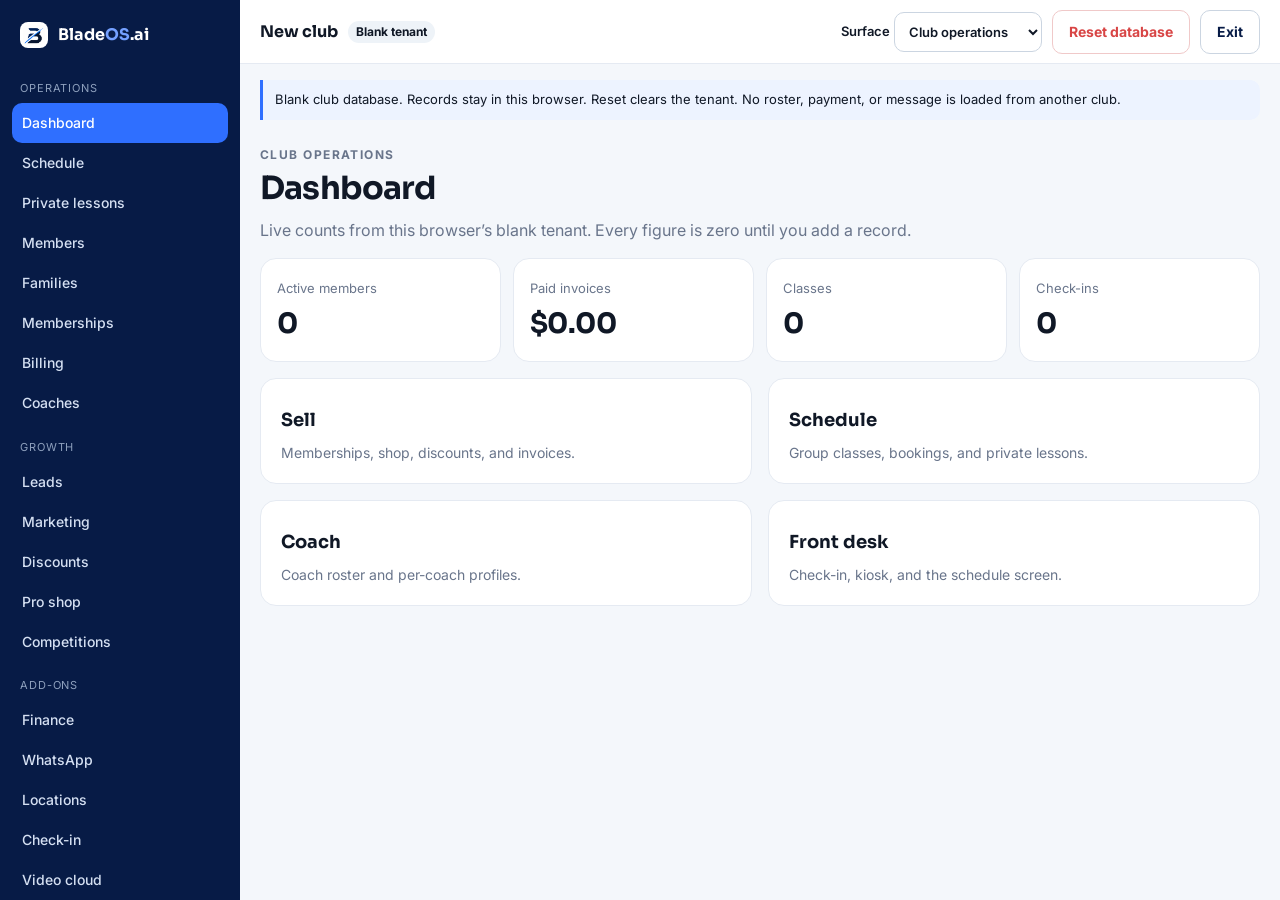
==== demo.html @ ff05162f "Add the BladeOS.ai commercial demo. An English site for the white-label club operating system, with " ====
<!doctype html>
<html lang="en">
<head>
  <meta charset="utf-8">
  <meta name="viewport" content="width=device-width, initial-scale=1">
  <title>Demo club — BladeOS.ai</title>
  <meta name="description" content="Blank BladeOS club demo. Explore scheduling, members, billing, and add-on modules with an empty database stored in your browser.">
  <link rel="icon" href="assets/brand/icon.png">
  <link rel="preconnect" href="https://fonts.googleapis.com">
  <link rel="preconnect" href="https://fonts.gstatic.com" crossorigin>
  <link href="https://fonts.googleapis.com/css2?family=Inter:wght@400;500;600;700&family=Sora:wght@600;700&display=swap" rel="stylesheet">
  <link rel="stylesheet" href="assets/css/site.css">
  <link rel="stylesheet" href="assets/css/demo.css">
</head>
<body class="app">
  <div id="app"></div>
  <script src="assets/js/demo-app.js"></script>
</body>
</html>
---- assets/css/site.css ----
:root {
  --navy: #071b46;
  --blue: #2f6fff;
  --blue-2: #1f55d8;
  --ink: #101826;
  --muted: #69758b;
  --gray: #b8c2d6;
  --line: #e5eaf2;
  --bg: #f4f7fb;
  --white: #fff;
  --green: #16a36a;
  --warning: #d98b16;
  --error: #d84545;
  --radius: 16px;
  --control: 10px;
  --max: 1180px;
  --shadow: 0 18px 50px rgba(7, 27, 70, 0.12);
}

* { box-sizing: border-box; }
html { scroll-behavior: smooth; }
body {
  margin: 0;
  color: var(--ink);
  background: var(--white);
  font: 16px/1.5 Inter, Arial, sans-serif;
}
img { max-width: 100%; display: block; }
a { color: inherit; text-decoration: none; }
button, input, select, textarea { font: inherit; color: inherit; }
h1, h2, h3, .brand-type { font-family: Sora, Inter, Arial, sans-serif; }

.wrap { width: min(var(--max), calc(100% - 40px)); margin: 0 auto; }
.kicker {
  margin: 0 0 8px;
  color: var(--blue);
  font-size: 12px;
  font-weight: 700;
  letter-spacing: 0.12em;
  text-transform: uppercase;
}
.muted { color: var(--muted); }
.lead { color: var(--muted); font-size: 18px; line-height: 1.55; }

.site-header {
  position: sticky;
  top: 0;
  z-index: 20;
  background: rgba(255, 255, 255, 0.94);
  border-bottom: 1px solid var(--line);
  backdrop-filter: blur(10px);
}
.nav {
  height: 72px;
  display: flex;
  align-items: center;
  justify-content: space-between;
  gap: 20px;
}
.brand img { height: 36px; width: auto; }
.nav-links { display: flex; align-items: center; gap: 22px; font-weight: 600; font-size: 15px; }
.nav-links a:hover { color: var(--blue); }
.nav-toggle { display: none; }

.btn {
  display: inline-flex;
  align-items: center;
  justify-content: center;
  min-height: 44px;
  padding: 0 16px;
  border-radius: var(--control);
  border: 1px solid transparent;
  font-size: 14px;
  font-weight: 700;
  cursor: pointer;
  background: transparent;
}
.btn-primary { background: var(--blue); color: white; }
.btn-primary:hover { background: var(--blue-2); }
.btn-secondary { background: white; color: var(--navy); border-color: #cbd5e1; }
.btn-ghost { color: white; border-color: rgba(255, 255, 255, 0.35); }
.btn-ghost:hover { background: rgba(255, 255, 255, 0.08); }
.nav-links .btn-primary:hover { color: white; }

.hero {
  background:
    radial-gradient(circle at 85% 10%, rgba(47, 111, 255, 0.35), transparent 28%),
    linear-gradient(135deg, #061735, #071b46 58%, #0c2864);
  color: white;
}
.hero-grid {
  display: grid;
  grid-template-columns: 1.05fr 0.95fr;
  gap: 56px;
  align-items: center;
  padding: 72px 0 80px;
}
.hero h1 {
  margin: 0 0 16px;
  font-size: 58px;
  line-height: 1.02;
  letter-spacing: -1.8px;
  font-weight: 700;
}
.hero .lead { color: #c5d2e8; max-width: 540px; }
.hero-actions { display: flex; flex-wrap: wrap; gap: 12px; margin-top: 28px; }
.hero-note { margin-top: 18px; color: #9fb0cb; font-size: 13px; }

.product-frame {
  background: rgba(255, 255, 255, 0.06);
  border: 1px solid rgba(255, 255, 255, 0.14);
  border-radius: 20px;
  padding: 14px;
  box-shadow: var(--shadow);
}
.product-frame-bar {
  display: flex;
  gap: 6px;
  margin-bottom: 12px;
}
.product-frame-bar i {
  width: 8px;
  height: 8px;
  border-radius: 50%;
  background: rgba(255, 255, 255, 0.35);
  display: block;
}
.app-mock {
  display: grid;
  grid-template-columns: 148px 1fr;
  min-height: 320px;
  background: var(--bg);
  color: var(--ink);
  border-radius: 14px;
  overflow: hidden;
}
.mock-side { background: var(--navy); color: white; padding: 16px 12px; }
.mock-side strong { display: block; font-family: Sora, Inter, sans-serif; font-size: 13px; margin-bottom: 14px; }
.mock-side strong b { color: #74a0ff; }
.mock-side span {
  display: block;
  border-radius: 8px;
  padding: 8px 10px;
  font-size: 12px;
  color: #c5d2e8;
}
.mock-side span.on { background: var(--blue); color: white; font-weight: 700; }
.mock-main { padding: 16px; }
.mock-main h3 { margin: 0 0 12px; font-size: 16px; }
.kpis { display: grid; grid-template-columns: repeat(3, 1fr); gap: 8px; }
.kpi { background: white; border: 1px solid var(--line); border-radius: 12px; padding: 10px; }
.kpi small { color: var(--muted); font-size: 11px; }
.kpi b { display: block; font-family: Sora, Inter, sans-serif; font-size: 20px; margin-top: 2px; }
.mock-empty {
  margin-top: 10px;
  background: white;
  border: 1px dashed #c9d4e4;
  border-radius: 12px;
  padding: 16px;
  color: var(--muted);
  font-size: 13px;
}

section { padding: 72px 0; }
.section-head { max-width: 680px; margin-bottom: 28px; }
.section-head h2, .hero h1 { letter-spacing: -1px; }
.section-head h2 { margin: 0 0 8px; font-size: 36px; line-height: 1.15; }

.soft { background: var(--bg); }
.grid-3 { display: grid; grid-template-columns: repeat(3, 1fr); gap: 16px; }
.grid-4 { display: grid; grid-template-columns: repeat(4, 1fr); gap: 16px; }
.grid-2 { display: grid; grid-template-columns: 1fr 1fr; gap: 16px; }
.card {
  background: white;
  border: 1px solid var(--line);
  border-radius: var(--radius);
  padding: 20px;
}
.card h3 { margin: 8px 0; font-size: 18px; }
.card p { margin: 0; color: var(--muted); font-size: 14px; }
.price {
  font-family: Sora, Inter, sans-serif;
  font-size: 28px;
  letter-spacing: -0.8px;
  color: var(--blue);
}
.tag {
  display: inline-flex;
  align-items: center;
  min-height: 22px;
  padding: 0 8px;
  border-radius: 999px;
  background: #edf3ff;
  color: var(--blue-2);
  font-size: 11px;
  font-weight: 700;
  letter-spacing: 0.04em;
  text-transform: uppercase;
}

.workflow { display: grid; grid-template-columns: repeat(6, 1fr); gap: 12px; }
.step { padding: 16px; border-top: 3px solid var(--blue); background: white; border-radius: 0 0 12px 12px; }
.step b { display: block; font-family: Sora, Inter, sans-serif; margin-bottom: 6px; }
.step span { color: var(--muted); font-size: 13px; }

.split { display: grid; grid-template-columns: 1.1fr 0.9fr; gap: 28px; align-items: center; }
.panel {
  background: var(--navy);
  color: white;
  border-radius: 20px;
  padding: 28px;
}
.panel .kicker { color: #9dbdff; }
.panel li { margin: 8px 0; }
.checklist { margin: 0; padding: 0; list-style: none; }
.checklist li::before { content: "✓"; color: #9dbdff; margin-right: 8px; }

.site-footer {
  background: var(--navy);
  color: #c5d2e8;
  padding: 36px 0;
  font-size: 14px;
}
.footer-row { display: flex; justify-content: space-between; gap: 20px; align-items: center; }
.footer-brand { display: flex; align-items: center; gap: 12px; color: white; font-family: Sora, Inter, sans-serif; font-weight: 700; }
.footer-mark {
  background: white;
  border-radius: 10px;
  padding: 6px;
  width: 42px;
  height: 42px;
  display: grid;
  place-items: center;
}
.footer-mark img { width: 28px; height: auto; }
.footer-links { display: flex; gap: 16px; }
.footer-links a:hover { color: white; }

.page-hero { padding: 56px 0 20px; }
.page-hero h1 { margin: 0 0 12px; font-size: 48px; letter-spacing: -1.4px; line-height: 1.05; }

table { width: 100%; border-collapse: collapse; background: white; }
th, td { text-align: left; padding: 12px 14px; border-bottom: 1px solid var(--line); font-size: 14px; }
th { font-size: 12px; letter-spacing: 0.06em; text-transform: uppercase; color: var(--muted); background: #eef3f8; }
td:last-child, th:last-child { text-align: right; }

.calc { display: grid; grid-template-columns: 1fr 340px; gap: 20px; }
.control {
  background: white;
  border: 1px solid var(--line);
  border-radius: 12px;
  padding: 14px 16px;
  margin-bottom: 10px;
}
.control label, .check {
  display: flex;
  justify-content: space-between;
  gap: 12px;
  align-items: center;
  font-weight: 650;
}
.control input[type="number"] {
  width: 96px;
  min-height: 44px;
  border: 1px solid #cbd5e1;
  border-radius: 8px;
  text-align: right;
  padding: 0 10px;
}
.checks { display: grid; grid-template-columns: 1fr 1fr; gap: 8px; margin-top: 10px; }
.checks label { font-weight: 500; font-size: 14px; justify-content: flex-start; }
.summary {
  background: var(--navy);
  color: white;
  border-radius: 16px;
  padding: 22px;
  position: sticky;
  top: 92px;
}
.summary h2 { margin: 0 0 12px; font-size: 22px; }
.row { display: flex; justify-content: space-between; gap: 12px; padding: 7px 0; color: #c7d5e7; font-size: 14px; }
.row strong { color: white; }
.total { border-top: 1px solid rgba(255, 255, 255, 0.16); margin-top: 10px; padding-top: 14px; }
.total strong { display: block; font-family: Sora, Inter, sans-serif; font-size: 40px; letter-spacing: -1px; }
.note {
  margin-top: 16px;
  background: #edf3ff;
  border-left: 3px solid var(--blue);
  padding: 12px 14px;
  border-radius: 0 8px 8px 0;
  font-size: 14px;
}

input:focus, select:focus, textarea:focus, button:focus-visible, a:focus-visible {
  outline: 3px solid rgba(47, 111, 255, 0.35);
  outline-offset: 2px;
}

@media (max-width: 980px) {
  .hero-grid, .split, .calc, .grid-4, .workflow { grid-template-columns: 1fr 1fr; }
  .grid-3 { grid-template-columns: 1fr; }
  .hero h1, .page-hero h1 { font-size: 40px; }
}
@media (max-width: 720px) {
  .nav-toggle { display: inline-flex; }
  .nav-links {
    display: none;
    position: absolute;
    top: 72px;
    left: 0;
    right: 0;
    background: white;
    border-bottom: 1px solid var(--line);
    flex-direction: column;
    align-items: flex-start;
    padding: 12px 20px 16px;
  }
  .nav-links.open { display: flex; }
  .hero-grid, .split, .calc, .grid-4, .grid-2, .workflow, .checks { grid-template-columns: 1fr; }
  .footer-row { flex-direction: column; align-items: flex-start; }
  .summary { position: static; }
  .app-mock { grid-template-columns: 1fr; }
  .mock-side { display: flex; gap: 6px; overflow: auto; }
  .mock-side strong { margin: 0 8px 0 0; align-self: center; }
}
---- assets/css/demo.css ----
body.app {
  background: var(--bg);
  min-height: 100vh;
}

.shell { min-height: 100vh; display: grid; grid-template-columns: 240px 1fr; }
.sidebar {
  background: var(--navy);
  color: #d5e0f2;
  padding: 18px 12px 24px;
  position: sticky;
  top: 0;
  height: 100vh;
  overflow: auto;
}
.side-brand {
  display: flex;
  align-items: center;
  gap: 10px;
  color: white;
  padding: 4px 8px 16px;
  font-family: Sora, Inter, sans-serif;
  font-weight: 700;
}
.side-brand img { width: 28px; height: auto; background: white; border-radius: 8px; padding: 3px; }
.side-brand b { color: #74a0ff; }
.side-group {
  margin: 16px 8px 6px;
  font-size: 11px;
  letter-spacing: 0.08em;
  text-transform: uppercase;
  color: #8ea0bd;
}
.side-link {
  display: flex;
  align-items: center;
  min-height: 40px;
  padding: 0 10px;
  border-radius: 10px;
  color: #d5e0f2;
  font-size: 14px;
  font-weight: 500;
}
.side-link.active, .side-link:hover { background: var(--blue); color: white; }

.workspace { min-width: 0; }
.topbar {
  height: 64px;
  display: flex;
  align-items: center;
  justify-content: space-between;
  gap: 12px;
  padding: 0 20px;
  background: white;
  border-bottom: 1px solid var(--line);
  position: sticky;
  top: 0;
  z-index: 5;
}
.topbar-left, .topbar-right { display: flex; align-items: center; gap: 10px; }
.club-name { font-family: Sora, Inter, sans-serif; font-weight: 700; }
.surface-select, .topbar select, .page input, .page select, .page textarea {
  min-height: 40px;
  border: 1px solid #cbd5e1;
  border-radius: 10px;
  background: white;
  padding: 0 10px;
}
.banner {
  margin: 16px 20px 0;
  background: #edf3ff;
  border-left: 3px solid var(--blue);
  border-radius: 0 10px 10px 0;
  padding: 10px 12px;
  font-size: 13px;
  color: var(--ink);
}
.page { padding: 20px; }
.page-head { display: flex; justify-content: space-between; gap: 16px; align-items: flex-end; margin-bottom: 16px; }
.page-head h1 { margin: 0; font-size: 32px; letter-spacing: -0.8px; }
.page-head p { margin: 6px 0 0; color: var(--muted); }

.form-grid, .filters {
  display: grid;
  grid-template-columns: repeat(4, minmax(0, 1fr));
  gap: 10px;
  align-items: end;
  margin-bottom: 16px;
}
.form-grid .btn { grid-column: 1 / -1; justify-self: start; min-width: 180px; }
.field { display: flex; flex-direction: column; gap: 4px; font-size: 13px; font-weight: 600; }
.field.wide { grid-column: span 2; }
.page textarea { min-height: 88px; padding: 10px; }

.table-wrap { overflow: auto; background: white; border: 1px solid var(--line); border-radius: 16px; }
.table-wrap table { min-width: 640px; }
.empty {
  background: white;
  border: 1px dashed #c9d4e4;
  border-radius: 16px;
  padding: 28px;
  color: var(--muted);
}
.empty h2 { margin: 0 0 6px; color: var(--ink); font-size: 20px; }
.pill {
  display: inline-flex;
  align-items: center;
  min-height: 22px;
  padding: 0 8px;
  border-radius: 999px;
  background: #eef3f8;
  font-size: 12px;
  font-weight: 700;
}
.pill.ok { background: #e7f7ef; color: #087a55; }
.pill.warn { background: #fff4e5; color: #9a5b00; }
.pill.bad { background: #fdecec; color: #a32626; }
.linkish { background: none; border: 0; color: var(--blue); font-weight: 700; cursor: pointer; padding: 0; min-height: 44px; }

.kpi-row { display: grid; grid-template-columns: repeat(4, 1fr); gap: 12px; margin-bottom: 16px; }
.stat { background: white; border: 1px solid var(--line); border-radius: 16px; padding: 16px; }
.stat span { color: var(--muted); font-size: 13px; }
.stat strong { display: block; margin-top: 4px; font-family: Sora, Inter, sans-serif; font-size: 28px; letter-spacing: -0.6px; }

.stage {
  min-height: calc(100vh - 64px);
  background: #06122c;
  color: white;
}
.stage-head, .kiosk-head {
  display: flex;
  justify-content: space-between;
  align-items: center;
  padding: 20px 24px;
}
.board { padding: 8px 24px 32px; display: grid; gap: 12px; }
.board article, .kiosk-card {
  background: rgba(255, 255, 255, 0.06);
  border: 1px solid rgba(255, 255, 255, 0.12);
  border-radius: 16px;
  padding: 18px 20px;
}
.kiosk {
  min-height: calc(100vh - 64px);
  display: grid;
  grid-template-columns: 320px 1fr;
}
.kiosk-list { background: white; border-right: 1px solid var(--line); }
.kiosk-list button {
  width: 100%;
  text-align: left;
  background: white;
  border: 0;
  border-bottom: 1px solid var(--line);
  min-height: 56px;
  padding: 8px 16px;
  cursor: pointer;
}
.kiosk-list button:hover, .kiosk-list button.on { background: #edf3ff; }
.kiosk-main { display: grid; place-items: center; padding: 24px; }
.public-hero {
  background: var(--navy);
  color: white;
  border-radius: 20px;
  padding: 28px;
  margin-bottom: 16px;
}
.public-hero h1 { margin: 0 0 8px; font-size: 40px; }

.danger { color: var(--error); border-color: #f0c9c9; }

@media (max-width: 980px) {
  .shell { grid-template-columns: 1fr; }
  .sidebar { position: relative; height: auto; }
  .form-grid, .kpi-row, .kiosk { grid-template-columns: 1fr 1fr; }
}
@media (max-width: 720px) {
  .form-grid, .kpi-row, .kiosk, .topbar { grid-template-columns: 1fr; }
  .topbar { height: auto; flex-wrap: wrap; padding: 12px; }
  .page-head { flex-direction: column; align-items: flex-start; }
}
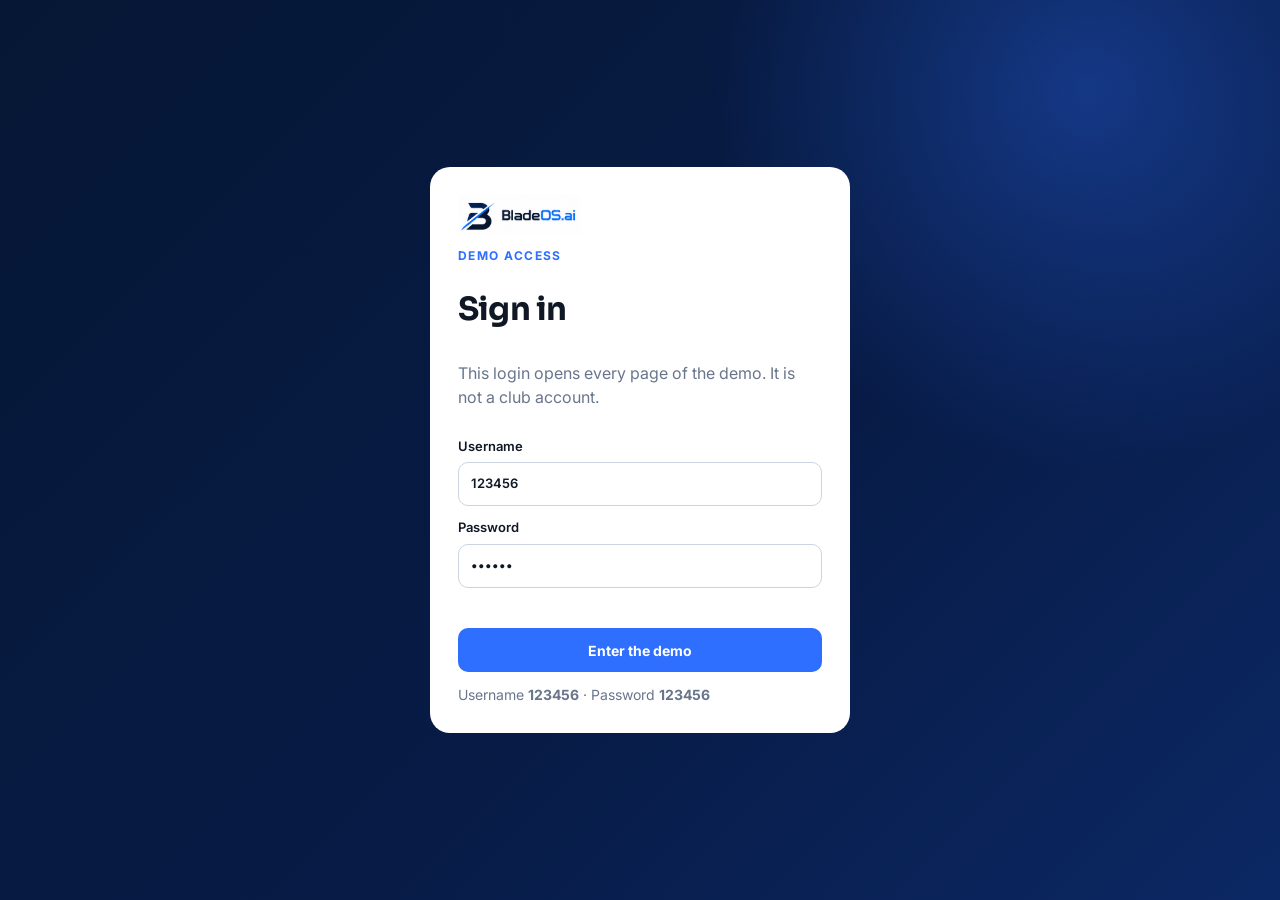
==== commit 3ba5a257: "Add a demo sign-in and a sample roster for walkthroughs. The 123456 login opens every page, and the " ====
--- a/demo.html
+++ b/demo.html
@@ -11,6 +11,7 @@
   <link href="https://fonts.googleapis.com/css2?family=Inter:wght@400;500;600;700&family=Sora:wght@600;700&display=swap" rel="stylesheet">
   <link rel="stylesheet" href="assets/css/site.css">
   <link rel="stylesheet" href="assets/css/demo.css">
+  <script src="assets/js/auth.js"></script>
 </head>
 <body class="app">
   <div id="app"></div>
--- a/assets/css/site.css
+++ b/assets/css/site.css
@@ -290,6 +290,35 @@
   border-radius: 0 8px 8px 0;
   font-size: 14px;
 }
+
+.login-screen {
+  min-height: 100vh;
+  display: grid;
+  place-items: center;
+  padding: 24px;
+  background:
+    radial-gradient(circle at 85% 10%, rgba(47, 111, 255, 0.35), transparent 28%),
+    linear-gradient(135deg, #061735, #071b46 58%, #0c2864);
+}
+.login-card {
+  width: min(420px, 100%);
+  background: white;
+  border-radius: 20px;
+  padding: 28px;
+  display: grid;
+  gap: 12px;
+}
+.login-card img { height: 40px; width: auto; }
+.login-card h1 { margin: 0; font-size: 32px; letter-spacing: -0.8px; }
+.login-card .field { display: flex; flex-direction: column; gap: 6px; font-size: 13px; font-weight: 600; }
+.login-card input {
+  min-height: 44px;
+  border: 1px solid #cbd5e1;
+  border-radius: 10px;
+  padding: 0 12px;
+}
+.login-error { min-height: 1.2em; margin: 0; color: var(--error); font-size: 14px; }
+.login-hint { margin: 0; color: var(--muted); font-size: 14px; }
 
 input:focus, select:focus, textarea:focus, button:focus-visible, a:focus-visible {
   outline: 3px solid rgba(47, 111, 255, 0.35);
